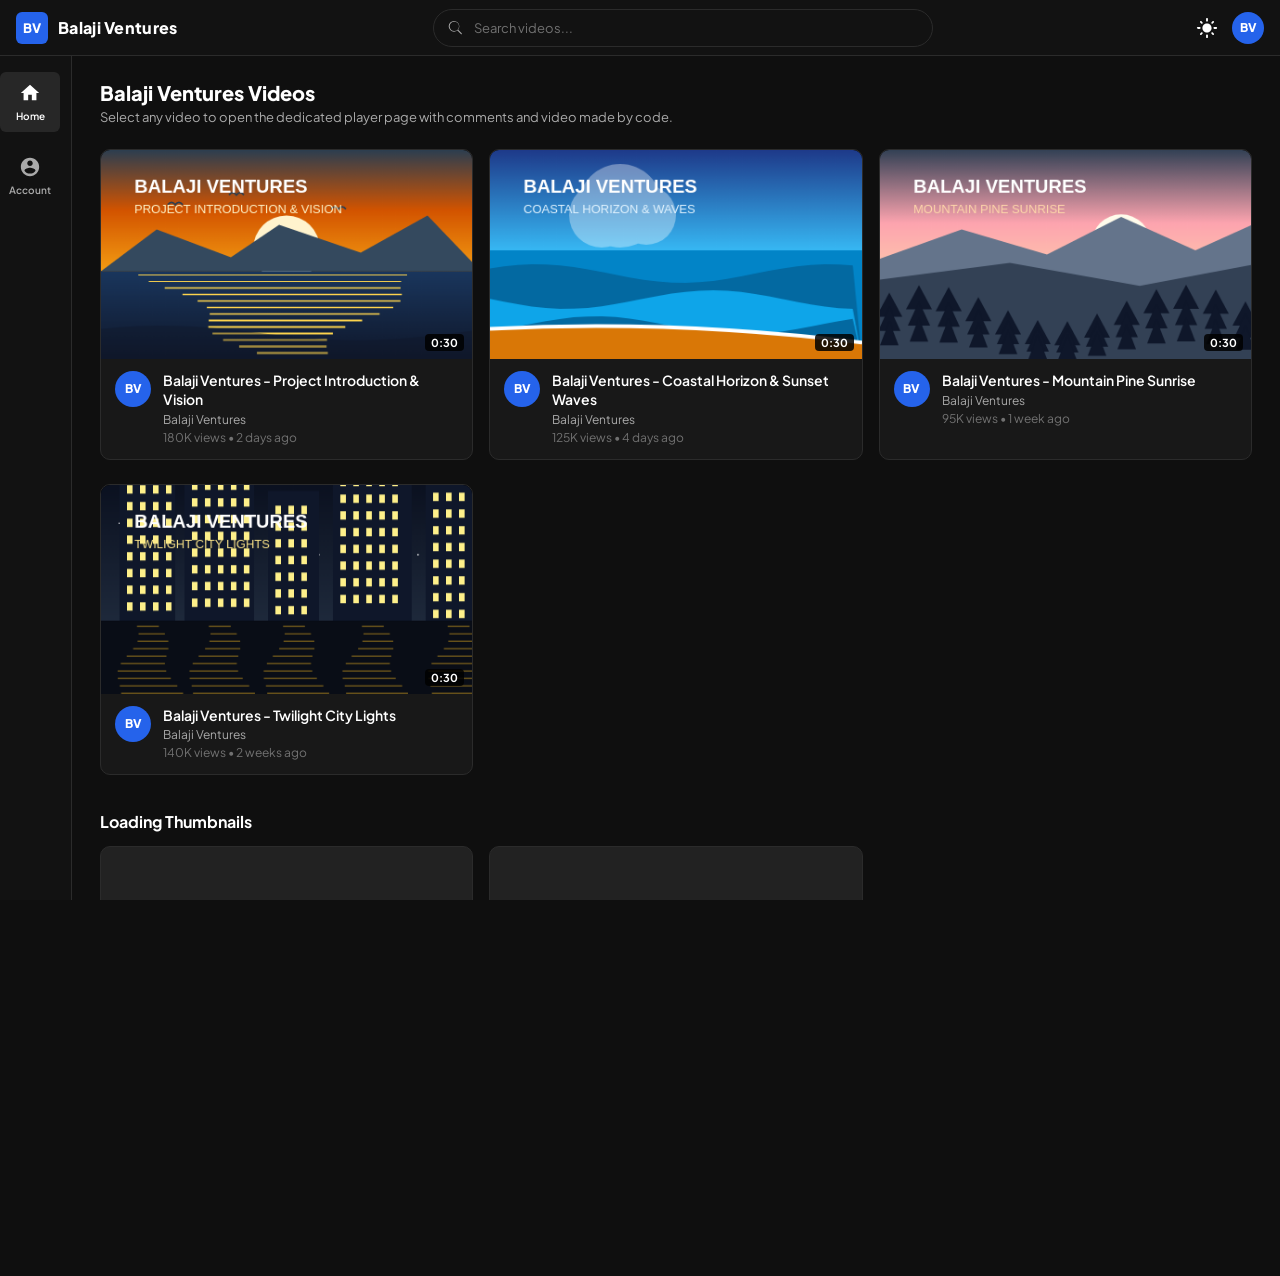
==== demo/index.html @ 2f08c048 "Add files via upload" ====
<!DOCTYPE html>
<html lang="en">
<head>
  <meta charset="UTF-8">
  <meta name="viewport" content="width=device-width, initial-scale=1.0, maximum-scale=1.0, user-scalable=no">
  <title>Balaji Ventures</title>
  <link rel="preconnect" href="https://fonts.googleapis.com">
  <link rel="preconnect" href="https://fonts.gstatic.com" crossorigin>
  <link href="https://fonts.googleapis.com/css2?family=Plus+Jakarta+Sans:wght@400;500;600;700;800&display=swap" rel="stylesheet">
  <link rel="stylesheet" href="style.css">
</head>
<body class="dark-theme">
  <!-- App Root -->
  <div class="app-root">

    <!-- Top Navigation Bar -->
    <header class="app-header" id="appHeader">
      <div class="header-left">
        <a href="#" class="brand-link" id="logoBtn" aria-label="Balaji Ventures Home">
          <div class="brand-badge-icon">BV</div>
          <span class="brand-name">Balaji Ventures</span>
        </a>
      </div>

      <!-- Center Search (Desktop) -->
      <div class="header-center desktop-only">
        <div class="search-box-wrap">
          <svg viewBox="0 0 24 24" class="search-icon"><path d="M20.87 20.17l-5.59-5.59A7.93 7.93 0 0 0 17 9.5a8 8 0 1 0-8 8 7.93 7.93 0 0 0 5.08-1.72l5.59 5.59.2.2.7-.7zM9.5 16.5a7 7 0 1 1 0-14 7 7 0 0 1 0 14z" fill="currentColor"/></svg>
          <input type="text" id="desktopSearchInput" class="search-input" placeholder="Search videos..." autocomplete="off">
          <button class="clear-btn hidden" id="desktopClearSearchBtn" aria-label="Clear search">
            <svg viewBox="0 0 24 24" class="icon-sm"><path d="M19 6.41L17.59 5 12 10.59 6.41 5 5 6.41 10.59 12 5 17.59 6.41 19 12 13.41 17.59 19 19 17.59 13.41 12z" fill="currentColor"/></svg>
          </button>
        </div>
      </div>

      <!-- Right Header Actions -->
      <div class="header-right">
        <!-- Theme Toggle Button (Light / Dark Mode) -->
        <button class="icon-btn theme-toggle-btn" id="themeToggleBtn" aria-label="Toggle Light/Dark Mode" title="Toggle Light/Dark Mode">
          <svg viewBox="0 0 24 24" class="icon" id="themeIconSvg">
            <!-- Sun Icon (shown in dark mode to switch to light) -->
            <path d="M12 7c-2.76 0-5 2.24-5 5s2.24 5 5 5 5-2.24 5-5-2.24-5-5-5zM2 13h2c.55 0 1-.45 1-1s-.45-1-1-1H2c-.55 0-1 .45-1 1s.45 1 1 1zm18 0h2c.55 0 1-.45 1-1s-.45-1-1-1h-2c-.55 0-1 .45-1 1s.45 1 1 1zM11 2v2c0 .55.45 1 1 1s1-.45 1-1V2c0-.55-.45-1-1-1s-1 .45-1 1zm0 18v2c0 .55.45 1 1 1s1-.45 1-1v-2c0-.55-.45-1-1-1s-1 .45-1 1zM5.99 4.58c-.39-.39-1.03-.39-1.41 0s-.39 1.03 0 1.41l1.06 1.06c.39.39 1.03.39 1.41 0s.39-1.03 0-1.41L5.99 4.58zm12.37 12.37c-.39-.39-1.03-.39-1.41 0s-.39 1.03 0 1.41l1.06 1.06c.39.39 1.03.39 1.41 0s.39-1.03 0-1.41l-1.06-1.06zm1.06-10.96c.39-.39.39-1.03 0-1.41s-1.03-.39-1.41 0l-1.06 1.06c-.39.39-.39 1.03 0 1.41s1.03.39 1.41 0l1.06-1.06zM7.05 18.36c.39-.39.39-1.03 0-1.41s-1.03-.39-1.41 0l-1.06 1.06c-.39.39-.39 1.03 0 1.41s1.03.39 1.41 0l1.06-1.06z" fill="currentColor"/>
          </svg>
        </button>

        <!-- Mobile Search Trigger -->
        <button class="icon-btn mobile-only" id="mobileSearchTrigger" aria-label="Search">
          <svg viewBox="0 0 24 24" class="icon"><path d="M20.87 20.17l-5.59-5.59A7.93 7.93 0 0 0 17 9.5a8 8 0 1 0-8 8 7.93 7.93 0 0 0 5.08-1.72l5.59 5.59.2.2.7-.7zM9.5 16.5a7 7 0 1 1 0-14 7 7 0 0 1 0 14z" fill="currentColor"/></svg>
        </button>

        <!-- Account Profile Avatar -->
        <button class="avatar-button" id="accountMenuBtn" aria-label="Account">
          <div class="avatar-circle">BV</div>
        </button>
      </div>
    </header>

    <!-- Mobile Search Bar Overlay -->
    <div class="mobile-search-overlay hidden" id="mobileSearchBar">
      <button class="icon-btn" id="mobileSearchClose" aria-label="Close search">
        <svg viewBox="0 0 24 24" class="icon"><path d="M20 11H7.83l5.59-5.59L12 4l-8 8 8 8 1.41-1.41L7.83 13H20v-2z" fill="currentColor"/></svg>
      </button>
      <input type="text" id="mobileSearchInput" placeholder="Search videos..." autocomplete="off">
    </div>

    <!-- Main Content Shell -->
    <div class="page-shell">

      <!-- Desktop Sidebar Rail -->
      <aside class="sidebar-rail desktop-only" id="sidebarRail">
        <nav class="rail-nav">
          <a href="#" class="rail-item active" id="railHomeBtn" aria-label="Home">
            <svg viewBox="0 0 24 24" class="icon"><path d="M10 20v-6h4v6h5v-8h3L12 3 2 12h3v8z" fill="currentColor"/></svg>
            <span>Home</span>
          </a>
          <button class="rail-item" id="railAccountBtn" aria-label="Account">
            <svg viewBox="0 0 24 24" class="icon"><path d="M12 2C6.48 2 2 6.48 2 12s4.48 10 10 10 10-4.48 10-10S17.52 2 12 2zm0 3c1.66 0 3 1.34 3 3s-1.34 3-3 3-3-1.34-3-3 1.34-3 3-3zm0 14.2c-2.5 0-4.71-1.28-6-3.22.03-1.99 4-3.08 6-3.08 1.99 0 5.97 1.09 6 3.08-1.29 1.94-3.5 3.22-6 3.22z" fill="currentColor"/></svg>
            <span>Account</span>
          </button>
        </nav>
      </aside>

      <!-- VIEW 1: HOME FEED VIEW -->
      <main class="content-view" id="homeView">
        <section class="video-feed-section">
          <div class="feed-header">
            <h1 class="feed-title">Balaji Ventures Videos</h1>
            <p class="feed-subtitle">Select any video to open the dedicated player page with comments and video made by code.</p>
          </div>

          <!-- Video Cards Grid -->
          <div class="video-cards-grid" id="videoCardsGrid">

            <!-- Video Card 0 -->
            <article class="video-card" data-id="0">
              <div class="card-media">
                <canvas class="thumb-canvas" id="thumbCanvas0" width="400" height="225"></canvas>
                <span class="duration-badge">0:30</span>
              </div>
              <div class="card-details">
                <div class="author-avatar">BV</div>
                <div class="card-meta">
                  <h3 class="video-card-title">Balaji Ventures - Project Introduction & Vision</h3>
                  <div class="author-name">Balaji Ventures</div>
                  <div class="video-stats">180K views • 2 days ago</div>
                </div>
              </div>
            </article>

            <!-- Video Card 1 -->
            <article class="video-card" data-id="1">
              <div class="card-media">
                <canvas class="thumb-canvas" id="thumbCanvas1" width="400" height="225"></canvas>
                <span class="duration-badge">0:30</span>
              </div>
              <div class="card-details">
                <div class="author-avatar">BV</div>
                <div class="card-meta">
                  <h3 class="video-card-title">Balaji Ventures - Coastal Horizon & Sunset Waves</h3>
                  <div class="author-name">Balaji Ventures</div>
                  <div class="video-stats">125K views • 4 days ago</div>
                </div>
              </div>
            </article>

            <!-- Video Card 2 -->
            <article class="video-card" data-id="2">
              <div class="card-media">
                <canvas class="thumb-canvas" id="thumbCanvas2" width="400" height="225"></canvas>
                <span class="duration-badge">0:30</span>
              </div>
              <div class="card-details">
                <div class="author-avatar">BV</div>
                <div class="card-meta">
                  <h3 class="video-card-title">Balaji Ventures - Mountain Pine Sunrise</h3>
                  <div class="author-name">Balaji Ventures</div>
                  <div class="video-stats">95K views • 1 week ago</div>
                </div>
              </div>
            </article>

            <!-- Video Card 3 -->
            <article class="video-card" data-id="3">
              <div class="card-media">
                <canvas class="thumb-canvas" id="thumbCanvas3" width="400" height="225"></canvas>
                <span class="duration-badge">0:30</span>
              </div>
              <div class="card-details">
                <div class="author-avatar">BV</div>
                <div class="card-meta">
                  <h3 class="video-card-title">Balaji Ventures - Twilight City Lights</h3>
                  <div class="author-name">Balaji Ventures</div>
                  <div class="video-stats">140K views • 2 weeks ago</div>
                </div>
              </div>
            </article>

          </div>
        </section>

        <!-- Loading Skeletons -->
        <section class="loading-skeletons-section">
          <div class="skeletons-title">Loading Thumbnails</div>
          <div class="skeletons-grid">
            <div class="skeleton-item">
              <div class="skeleton-thumb-placeholder"></div>
              <div class="skeleton-caption">
                <div class="skeleton-circle"></div>
                <div class="skeleton-bars">
                  <div class="skeleton-line w-85"></div>
                  <div class="skeleton-line w-55"></div>
                </div>
              </div>
            </div>
            <div class="skeleton-item">
              <div class="skeleton-thumb-placeholder"></div>
              <div class="skeleton-caption">
                <div class="skeleton-circle"></div>
                <div class="skeleton-bars">
                  <div class="skeleton-line w-85"></div>
                  <div class="skeleton-line w-55"></div>
                </div>
              </div>
            </div>
          </div>
        </section>

        <!-- Site Footer Label -->
        <footer class="site-footer">
          <div class="footer-container">
            <div class="footer-credits">
              <span class="footer-text">Made by <strong>Teemup Technology</strong></span>
              <span class="footer-bullet">•</span>
              <span class="footer-demo-pill">Demo Version</span>
            </div>
            <div class="footer-info">
              <span>Balaji Ventures Video Platform</span>
            </div>
          </div>
        </footer>
      </main>

      <!-- VIEW 2: DEDICATED IMPROVED WATCH PAGE (2-COLUMN THEATER LAYOUT) -->
      <main class="content-view hidden" id="watchView">
        <div class="watch-page-wrapper">

          <!-- Top Back Bar -->
          <div class="watch-top-bar">
            <button class="back-link-btn" id="backToHomeBtn">
              <svg viewBox="0 0 24 24" class="icon"><path d="M20 11H7.83l5.59-5.59L12 4l-8 8 8 8 1.41-1.41L7.83 13H20v-2z" fill="currentColor"/></svg>
              <span>Back to Feed</span>
            </button>
          </div>

          <!-- 2-Column Theater Layout -->
          <div class="watch-columns-layout">

            <!-- LEFT MAIN COLUMN: Video Player + Meta + Description + Comments -->
            <div class="watch-primary-col">

              <!-- Improved Video Player Screen (Natural Code-Generated Video) -->
              <div class="player-viewport" id="playerViewport">
                <canvas id="natureVideoCanvas" width="960" height="540"></canvas>

                <!-- Professional Video Player Controls Bar -->
                <div class="player-controls-bar" id="playerControlsBar">
                  <div class="seek-track" id="videoSeekTrack">
                    <div class="seek-progress" id="videoSeekProgress"></div>
                  </div>
                  <div class="controls-actions">
                    <div class="actions-left">
                      <button class="ctrl-btn" id="codePlayToggle" aria-label="Play/Pause">
                        <svg viewBox="0 0 24 24" class="icon" id="playIconSvg"><path d="M6 19h4V5H6v14zm8-14v14h4V5h-4z" fill="#ffffff"/></svg>
                      </button>
                      <button class="ctrl-btn" id="codeRestartBtn" aria-label="Replay">
                        <svg viewBox="0 0 24 24" class="icon"><path d="M12 5V1L7 6l5 5V7c3.31 0 6 2.69 6 6s-2.69 6-6 6-6-2.69-6-6H4c0 4.42 3.58 8 8 8s8-3.58 8-8-3.58-8-8-8z" fill="#ffffff"/></svg>
                      </button>
                      <button class="ctrl-btn" id="codeMuteBtn" aria-label="Mute/Unmute">
                        <svg viewBox="0 0 24 24" class="icon" id="volumeIconSvg"><path d="M3 9v6h4l5 5V4L7 9H3zm13.5 3c0-1.77-1.02-3.29-2.5-4.03v8.05c1.48-.73 2.5-2.25 2.5-4.02z" fill="#ffffff"/></svg>
                      </button>
                      <span class="time-label" id="videoTimeDisplay">0:00 / 0:30</span>
                    </div>
                    <div class="actions-right">
                      <button class="ctrl-btn" id="codeFullscreenBtn" aria-label="Fullscreen">
                        <svg viewBox="0 0 24 24" class="icon"><path d="M7 14H5v5h5v-2H7v-3zm-2-4h2V7h3V5H5v5zm12 7h-3v2h5v-5h-2v3zM14 5v2h3v3h2V5h-5z" fill="#ffffff"/></svg>
                      </button>
                    </div>
                  </div>
                </div>
              </div>

              <!-- Title & Channel Header Row -->
              <div class="video-info-box">
                <h1 class="watch-video-title" id="watchVideoTitle">Balaji Ventures - Project Introduction & Vision</h1>
                
                <div class="watch-channel-row">
                  <div class="channel-group">
                    <div class="channel-avatar">BV</div>
                    <div class="channel-meta">
                      <div class="channel-title">Balaji Ventures</div>
                      <div class="channel-sub">245K subscribers</div>
                    </div>
                    <button class="subscribe-btn" id="subscribeBtn">Subscribe</button>
                  </div>

                  <div class="video-action-buttons">
                    <button class="action-pill-btn" id="likeBtn">
                      <svg viewBox="0 0 24 24" class="icon-sm"><path d="M1 21h4V9H1v12zm22-11c0-1.1-.9-2-2-2h-6.31l.95-4.57.03-.32c0-.41-.17-.79-.44-1.06L14.17 1 7.59 7.59C7.22 7.95 7 8.45 7 9v10c0 1.1.9 2 2 2h9c.83 0 1.54-.5 1.84-1.22l3.02-7.05c.09-.23.14-.47.14-.73v-2z" fill="currentColor"/></svg>
                      <span id="likeCountText">14K</span>
                    </button>
                    <button class="action-pill-btn" id="shareBtn">
                      <svg viewBox="0 0 24 24" class="icon-sm"><path d="M18 16.08c-.76 0-1.44.3-1.96.77L8.91 12.7c.05-.23.09-.46.09-.7s-.04-.47-.09-.7l7.05-4.11c.54.5 1.25.81 2.04.81 1.66 0 3-1.34 3-3s-1.34-3-3-3-3 1.34-3 3c0 .24.04.47.09.7L8.04 9.81C7.5 9.31 6.79 9 6 9c-1.66 0-3 1.34-3 3s1.34 3 3 3c.79 0 1.5-.31 2.04-.81l7.12 4.16c-.05.21-.08.43-.08.65 0 1.61 1.31 2.92 2.92 2.92s2.92-1.31 2.92-2.92c0-1.61-1.31-2.92-2.92-2.92z" fill="currentColor"/></svg>
                      <span>Share</span>
                    </button>
                  </div>
                </div>

                <!-- Description Card -->
                <div class="video-description-card">
                  <div class="views-date-row" id="watchVideoStats">180K views • 2 days ago</div>
                  <p class="description-text" id="watchVideoDesc">
                    Welcome to Balaji Ventures. This video is generated live by code on HTML5 canvas with natural color harmonies, smooth frame pacing, and responsive motion graphics.
                  </p>
                </div>
              </div>

              <!-- COMMENTS SECTION -->
              <section class="comments-section" id="commentsSection">
                <div class="comments-header">
                  <h2 class="comments-count" id="commentsCountHeader">3 Comments</h2>
                </div>

                <!-- Add Comment Form -->
                <div class="add-comment-box">
                  <div class="user-avatar-sm">BV</div>
                  <div class="add-comment-field">
                    <input type="text" id="newCommentInput" placeholder="Add a comment..." autocomplete="off">
                    <div class="comment-actions-row hidden" id="commentActionsRow">
                      <button class="comment-cancel-btn" id="cancelCommentBtn">Cancel</button>
                      <button class="comment-submit-btn" id="submitCommentBtn">Comment</button>
                    </div>
                  </div>
                </div>

                <!-- Comments List -->
                <div class="comments-list" id="commentsList">
                  <!-- Comment 1 -->
                  <div class="comment-item">
                    <div class="comment-avatar">AV</div>
                    <div class="comment-body">
                      <div class="comment-author-row">
                        <span class="comment-author">Arjun Verma</span>
                        <span class="comment-time">1 day ago</span>
                      </div>
                      <div class="comment-content">
                        The natural lighting and smooth motion on this video are fantastic. Balaji Ventures has built an incredible video platform here!
                      </div>
                      <div class="comment-actions">
                        <button class="comment-like-btn" data-liked="false">
                          <svg viewBox="0 0 24 24" class="icon-xs"><path d="M1 21h4V9H1v12zm22-11c0-1.1-.9-2-2-2h-6.31l.95-4.57.03-.32c0-.41-.17-.79-.44-1.06L14.17 1 7.59 7.59C7.22 7.95 7 8.45 7 9v10c0 1.1.9 2 2 2h9c.83 0 1.54-.5 1.84-1.22l3.02-7.05c.09-.23.14-.47.14-.73v-2z" fill="currentColor"/></svg>
                          <span class="like-num">42</span>
                        </button>
                        <button class="reply-text-btn">Reply</button>
                      </div>
                    </div>
                  </div>

                  <!-- Comment 2 -->
                  <div class="comment-item">
                    <div class="comment-avatar">PR</div>
                    <div class="comment-body">
                      <div class="comment-author-row">
                        <span class="comment-author">Priya Rao</span>
                        <span class="comment-time">2 days ago</span>
                      </div>
                      <div class="comment-content">
                        Love how clean the video player is. The timeline scrubbing feels so responsive, and no lag whatsoever.
                      </div>
                      <div class="comment-actions">
                        <button class="comment-like-btn" data-liked="false">
                          <svg viewBox="0 0 24 24" class="icon-xs"><path d="M1 21h4V9H1v12zm22-11c0-1.1-.9-2-2-2h-6.31l.95-4.57.03-.32c0-.41-.17-.79-.44-1.06L14.17 1 7.59 7.59C7.22 7.95 7 8.45 7 9v10c0 1.1.9 2 2 2h9c.83 0 1.54-.5 1.84-1.22l3.02-7.05c.09-.23.14-.47.14-.73v-2z" fill="currentColor"/></svg>
                          <span class="like-num">19</span>
                        </button>
                        <button class="reply-text-btn">Reply</button>
                      </div>
                    </div>
                  </div>

                  <!-- Comment 3 -->
                  <div class="comment-item">
                    <div class="comment-avatar">RK</div>
                    <div class="comment-body">
                      <div class="comment-author-row">
                        <span class="comment-author">Rohan Kumar</span>
                        <span class="comment-time">3 days ago</span>
                      </div>
                      <div class="comment-content">
                        Great work by Balaji Ventures! Solid presentation and the layout is easy to navigate on both mobile and laptop.
                      </div>
                      <div class="comment-actions">
                        <button class="comment-like-btn" data-liked="false">
                          <svg viewBox="0 0 24 24" class="icon-xs"><path d="M1 21h4V9H1v12zm22-11c0-1.1-.9-2-2-2h-6.31l.95-4.57.03-.32c0-.41-.17-.79-.44-1.06L14.17 1 7.59 7.59C7.22 7.95 7 8.45 7 9v10c0 1.1.9 2 2 2h9c.83 0 1.54-.5 1.84-1.22l3.02-7.05c.09-.23.14-.47.14-.73v-2z" fill="currentColor"/></svg>
                          <span class="like-num">8</span>
                        </button>
                        <button class="reply-text-btn">Reply</button>
                      </div>
                    </div>
                  </div>
                </div>
              </section>

            </div>

            <!-- RIGHT SIDEBAR COLUMN: Recommended Videos List -->
            <aside class="watch-secondary-col">
              <h2 class="sidebar-heading">More from Balaji Ventures</h2>
              <div class="recommended-videos-list" id="recommendedVideosList"></div>
            </aside>

          </div>

          <!-- Site Footer Label -->
          <footer class="site-footer">
            <div class="footer-container">
              <div class="footer-credits">
                <span class="footer-text">Made by <strong>Teemup Technology</strong></span>
                <span class="footer-bullet">•</span>
                <span class="footer-demo-pill">Demo Version</span>
              </div>
              <div class="footer-info">
                <span>Balaji Ventures Video Platform</span>
              </div>
            </div>
          </footer>
        </div>
      </main>

    </div>

    <!-- Mobile Bottom Navigation Bar (Home, Search, Account) -->
    <nav class="mobile-bottom-bar mobile-only" id="mobileBottomBar">
      <button class="mobile-tab-btn active" id="mobTabHome">
        <svg viewBox="0 0 24 24" class="icon"><path d="M10 20v-6h4v6h5v-8h3L12 3 2 12h3v8z" fill="currentColor"/></svg>
        <span>Home</span>
      </button>

      <button class="mobile-tab-btn" id="mobTabSearch">
        <svg viewBox="0 0 24 24" class="icon"><path d="M20.87 20.17l-5.59-5.59A7.93 7.93 0 0 0 17 9.5a8 8 0 1 0-8 8 7.93 7.93 0 0 0 5.08-1.72l5.59 5.59.2.2.7-.7zM9.5 16.5a7 7 0 1 1 0-14 7 7 0 0 1 0 14z" fill="currentColor"/></svg>
        <span>Search</span>
      </button>

      <button class="mobile-tab-btn" id="mobTabAccount">
        <div class="mob-avatar">BV</div>
        <span>Account</span>
      </button>
    </nav>

    <!-- Account Menu Flyout -->
    <div class="account-flyout hidden" id="accountMenu">
      <div class="account-user-row">
        <div class="avatar-circle">BV</div>
        <div class="account-user-meta">
          <div class="user-name">Balaji Ventures</div>
          <div class="user-handle">@balajiventures</div>
        </div>
      </div>
      <div class="menu-divider"></div>
      <button class="account-item-btn" id="menuThemeToggleBtn">
        <span>Appearance: </span>
        <strong id="menuThemeText">Dark Mode</strong>
      </button>
      <button class="account-item-btn" id="accSettingsBtn">Settings</button>
      <button class="account-item-btn" id="accSignOutBtn">Sign Out</button>
    </div>

    <!-- Toast Notice -->
    <div class="toast-popup hidden" id="toastPopup">
      <span id="toastText">Action completed</span>
    </div>

  </div>

  <script src="app.js"></script>
</body>
</html>
---- demo/style.css ----
/* ==========================================================================
   Balaji Ventures - Professional Video Platform Stylesheet
   Dark Mode & Light Mode Theme Support
   Solid Colors Only, YouTube-Caliber 2-Column Watch Layout,
   Full Interactive Comments Section, Responsive for Laptop & Mobile
   ========================================================================== */

/* Dark Theme Variables (Default) */
:root, body.dark-theme {
  --bg-main: #0f0f0f;
  --bg-header: #121212;
  --bg-surface: #1f1f1f;
  --bg-surface-hover: #272727;
  --bg-card: #181818;
  --border-subtle: #2b2b2b;
  --text-primary: #ffffff;
  --text-secondary: #aaaaaa;
  --text-muted: #717171;
  --accent-blue: #2563eb;
  --subscribe-bg: #ffffff;
  --subscribe-color: #0f0f0f;
  --desc-bg: #222222;
  --pill-bg: #272727;
  --pill-hover: #383838;
  --input-bg: #121212;
  --comment-avatar-bg: #333333;
  --skeleton-bg: #222222;
  --header-height: 56px;
  --rail-width: 72px;
  --bottom-bar-height: 52px;
  --font-family: 'Plus Jakarta Sans', -apple-system, BlinkMacSystemFont, 'Segoe UI', Roboto, sans-serif;
  --radius-sm: 6px;
  --radius-md: 10px;
  --radius-lg: 12px;
  --radius-full: 9999px;
}

/* Light Theme Variables */
body.light-theme {
  --bg-main: #f9fafb;
  --bg-header: #ffffff;
  --bg-surface: #ffffff;
  --bg-surface-hover: #f1f5f9;
  --bg-card: #ffffff;
  --border-subtle: #e2e8f0;
  --text-primary: #0f172a;
  --text-secondary: #64748b;
  --text-muted: #94a3b8;
  --accent-blue: #2563eb;
  --subscribe-bg: #0f172a;
  --subscribe-color: #ffffff;
  --desc-bg: #f1f5f9;
  --pill-bg: #f1f5f9;
  --pill-hover: #e2e8f0;
  --input-bg: #f8fafc;
  --comment-avatar-bg: #e2e8f0;
  --skeleton-bg: #e2e8f0;
}

* {
  box-sizing: border-box;
  margin: 0;
  padding: 0;
  -webkit-tap-highlight-color: transparent;
  transition: background-color 0.2s ease, border-color 0.2s ease, color 0.15s ease;
}

html, body {
  width: 100%;
  height: 100%;
  background-color: var(--bg-main);
  color: var(--text-primary);
  font-family: var(--font-family);
  overflow-x: hidden;
  font-size: 14px;
}

button {
  background: none;
  border: none;
  cursor: pointer;
  color: inherit;
  font-family: inherit;
}

input {
  font-family: inherit;
}

a {
  text-decoration: none;
  color: inherit;
}

.hidden {
  display: none !important;
}

/* ==========================================================================
   Icons & Standard Utilities
   ========================================================================== */
.icon {
  width: 22px;
  height: 22px;
  display: inline-block;
  vertical-align: middle;
  fill: currentColor;
}

.icon-sm {
  width: 17px;
  height: 17px;
  fill: currentColor;
}

.icon-xs {
  width: 14px;
  height: 14px;
  fill: currentColor;
}

.icon-btn {
  display: flex;
  align-items: center;
  justify-content: center;
  width: 38px;
  height: 38px;
  border-radius: 50%;
  color: var(--text-secondary);
}

.icon-btn:hover {
  background-color: var(--bg-surface-hover);
  color: var(--text-primary);
}

.theme-toggle-btn {
  color: var(--text-primary);
}

.theme-toggle-btn:hover {
  color: var(--accent-blue);
}

/* ==========================================================================
   Header (Top Navigation)
   ========================================================================== */
.app-header {
  position: fixed;
  top: 0;
  left: 0;
  right: 0;
  height: var(--header-height);
  background-color: var(--bg-header);
  border-bottom: 1px solid var(--border-subtle);
  display: flex;
  align-items: center;
  justify-content: space-between;
  padding: 0 16px;
  z-index: 100;
}

.header-left {
  display: flex;
  align-items: center;
}

.brand-link {
  display: flex;
  align-items: center;
  gap: 10px;
}

.brand-badge-icon {
  width: 32px;
  height: 32px;
  background-color: var(--accent-blue);
  color: #ffffff;
  font-size: 13px;
  font-weight: 800;
  display: flex;
  align-items: center;
  justify-content: center;
  border-radius: 6px;
}

.brand-name {
  font-size: 16px;
  font-weight: 800;
  color: var(--text-primary);
  letter-spacing: 0.3px;
}

/* Center Search (Desktop) */
.header-center {
  flex: 0 1 500px;
  margin: 0 20px;
}

.search-box-wrap {
  position: relative;
  display: flex;
  align-items: center;
  width: 100%;
  background-color: var(--input-bg);
  border: 1px solid var(--border-subtle);
  border-radius: var(--radius-full);
  height: 38px;
  padding: 0 14px;
  gap: 10px;
}

.search-box-wrap:focus-within {
  border-color: var(--accent-blue);
}

.search-icon {
  width: 16px;
  height: 16px;
  color: var(--text-secondary);
  flex-shrink: 0;
}

.search-input {
  width: 100%;
  background: transparent;
  border: none;
  outline: none;
  color: var(--text-primary);
  font-size: 13px;
}

.search-input::placeholder {
  color: var(--text-muted);
}

.clear-btn {
  display: flex;
  align-items: center;
  justify-content: center;
  color: var(--text-secondary);
  padding: 2px;
}

/* Header Right */
.header-right {
  display: flex;
  align-items: center;
  gap: 6px;
}

.avatar-button {
  width: 32px;
  height: 32px;
  border-radius: 50%;
  display: flex;
  align-items: center;
  justify-content: center;
  cursor: pointer;
}

.avatar-circle {
  width: 100%;
  height: 100%;
  border-radius: 50%;
  background-color: var(--accent-blue);
  color: #ffffff;
  font-size: 12px;
  font-weight: 800;
  display: flex;
  align-items: center;
  justify-content: center;
}

/* Mobile Search Overlay */
.mobile-search-overlay {
  position: fixed;
  top: 0;
  left: 0;
  right: 0;
  height: var(--header-height);
  background-color: var(--bg-header);
  border-bottom: 1px solid var(--border-subtle);
  display: flex;
  align-items: center;
  padding: 0 12px;
  gap: 10px;
  z-index: 200;
}

.mobile-search-overlay input {
  flex: 1;
  height: 36px;
  background-color: var(--input-bg);
  border: 1px solid var(--border-subtle);
  border-radius: var(--radius-full);
  padding: 0 14px;
  color: var(--text-primary);
  font-size: 14px;
  outline: none;
}

/* ==========================================================================
   Main Page Shell & Desktop Sidebar Rail
   ========================================================================== */
.page-shell {
  display: flex;
  margin-top: var(--header-height);
  min-height: calc(100vh - var(--header-height));
}

.sidebar-rail {
  width: var(--rail-width);
  position: fixed;
  top: var(--header-height);
  left: 0;
  bottom: 0;
  background-color: var(--bg-header);
  border-right: 1px solid var(--border-subtle);
  padding: 16px 0;
  z-index: 90;
}

.rail-nav {
  display: flex;
  flex-direction: column;
  align-items: center;
  gap: 14px;
}

.rail-item {
  display: flex;
  flex-direction: column;
  align-items: center;
  gap: 6px;
  width: 60px;
  padding: 10px 0;
  border-radius: var(--radius-sm);
  color: var(--text-secondary);
  font-size: 10px;
  font-weight: 600;
  transition: all 0.15s ease;
}

.rail-item:hover {
  background-color: var(--bg-surface-hover);
  color: var(--text-primary);
}

.rail-item.active {
  color: var(--text-primary);
  background-color: var(--bg-surface-hover);
}

/* ==========================================================================
   Content View
   ========================================================================== */
.content-view {
  flex: 1;
  margin-left: var(--rail-width);
  padding: 24px 28px 48px;
  min-width: 0;
}

.feed-header {
  margin-bottom: 24px;
}

.feed-title {
  font-size: 20px;
  font-weight: 800;
  color: var(--text-primary);
  margin-bottom: 4px;
}

.feed-subtitle {
  font-size: 13px;
  color: var(--text-secondary);
}

/* ==========================================================================
   Video Feed Cards Grid
   ========================================================================== */
.video-cards-grid {
  display: grid;
  grid-template-columns: repeat(auto-fill, minmax(280px, 1fr));
  gap: 24px 16px;
  margin-bottom: 36px;
}

.video-card {
  display: flex;
  flex-direction: column;
  background-color: var(--bg-card);
  border: 1px solid var(--border-subtle);
  border-radius: var(--radius-md);
  overflow: hidden;
  cursor: pointer;
  transition: border-color 0.15s ease, transform 0.15s ease, box-shadow 0.15s ease;
}

.video-card:hover {
  border-color: var(--accent-blue);
  transform: translateY(-2px);
  box-shadow: 0 6px 18px rgba(0, 0, 0, 0.08);
}

.card-media {
  width: 100%;
  aspect-ratio: 16 / 9;
  position: relative;
  background-color: #000000;
}

.thumb-canvas {
  width: 100%;
  height: 100%;
  display: block;
}

.duration-badge {
  position: absolute;
  bottom: 8px;
  right: 8px;
  background-color: rgba(0, 0, 0, 0.85);
  color: #ffffff;
  font-size: 11px;
  font-weight: 700;
  padding: 2px 6px;
  border-radius: 4px;
}

.card-details {
  padding: 12px 14px 14px;
  display: flex;
  gap: 12px;
  align-items: flex-start;
}

.author-avatar {
  width: 36px;
  height: 36px;
  border-radius: 50%;
  background-color: var(--accent-blue);
  color: #ffffff;
  font-size: 12px;
  font-weight: 800;
  display: flex;
  align-items: center;
  justify-content: center;
  flex-shrink: 0;
}

.card-meta {
  flex: 1;
  display: flex;
  flex-direction: column;
  gap: 3px;
}

.video-card-title {
  font-size: 14px;
  font-weight: 600;
  color: var(--text-primary);
  line-height: 1.35;
  display: -webkit-box;
  -webkit-line-clamp: 2;
  -webkit-box-orient: vertical;
  overflow: hidden;
}

.author-name {
  font-size: 12px;
  color: var(--text-secondary);
}

.video-stats {
  font-size: 12px;
  color: var(--text-muted);
}

/* ==========================================================================
   Loading Skeletons (Solid Pulse)
   ========================================================================== */
.loading-skeletons-section {
  margin-top: 10px;
}

.skeletons-title {
  font-size: 16px;
  font-weight: 700;
  color: var(--text-primary);
  margin-bottom: 14px;
}

.skeletons-grid {
  display: grid;
  grid-template-columns: repeat(auto-fill, minmax(280px, 1fr));
  gap: 20px 16px;
}

@keyframes solidPulse {
  0%, 100% { opacity: 0.45; }
  50% { opacity: 0.9; }
}

.skeleton-item {
  display: flex;
  flex-direction: column;
  gap: 10px;
  animation: solidPulse 1.6s infinite ease-in-out;
}

.skeleton-thumb-placeholder {
  width: 100%;
  aspect-ratio: 16 / 9;
  background-color: var(--skeleton-bg);
  border-radius: var(--radius-md);
  border: 1px solid var(--border-subtle);
}

.skeleton-caption {
  display: flex;
  gap: 10px;
}

.skeleton-circle {
  width: 34px;
  height: 34px;
  border-radius: 50%;
  background-color: var(--skeleton-bg);
  flex-shrink: 0;
}

.skeleton-bars {
  flex: 1;
  display: flex;
  flex-direction: column;
  gap: 6px;
}

.skeleton-line {
  height: 12px;
  background-color: var(--skeleton-bg);
  border-radius: 3px;
}

.skeleton-line.w-85 { width: 85%; }
.skeleton-line.w-55 { width: 55%; }

/* ==========================================================================
   VIEW 2: IMPROVED WATCH PAGE (2-COLUMN THEATER LAYOUT)
   ========================================================================== */
.watch-page-wrapper {
  max-width: 1280px;
  margin: 0 auto;
}

.watch-top-bar {
  display: flex;
  align-items: center;
  margin-bottom: 16px;
}

.back-link-btn {
  display: flex;
  align-items: center;
  gap: 8px;
  background-color: var(--bg-card);
  border: 1px solid var(--border-subtle);
  padding: 8px 14px;
  border-radius: var(--radius-sm);
  color: var(--text-primary);
  font-size: 13px;
  font-weight: 600;
}

.back-link-btn:hover {
  background-color: var(--bg-surface-hover);
  border-color: var(--accent-blue);
}

/* 2-Column Grid Layout */
.watch-columns-layout {
  display: grid;
  grid-template-columns: minmax(0, 1fr) 380px;
  gap: 24px;
  align-items: start;
}

.watch-primary-col {
  display: flex;
  flex-direction: column;
  gap: 16px;
  min-width: 0;
}

.watch-secondary-col {
  display: flex;
  flex-direction: column;
  gap: 14px;
  min-width: 0;
}

/* Video Player Viewport */
.player-viewport {
  width: 100%;
  aspect-ratio: 16 / 9;
  position: relative;
  background-color: #000000;
  border: 1px solid var(--border-subtle);
  border-radius: var(--radius-lg);
  overflow: hidden;
}

#natureVideoCanvas {
  width: 100%;
  height: 100%;
  display: block;
}

/* Player Controls Bar */
.player-controls-bar {
  position: absolute;
  bottom: 0;
  left: 0;
  right: 0;
  background-color: rgba(18, 18, 18, 0.95);
  border-top: 1px solid #333333;
  padding: 6px 14px 8px;
  display: flex;
  flex-direction: column;
  gap: 6px;
}

.seek-track {
  width: 100%;
  height: 4px;
  background-color: #383838;
  border-radius: 2px;
  position: relative;
  cursor: pointer;
}

.seek-progress {
  width: 0%;
  height: 100%;
  background-color: var(--accent-blue);
  border-radius: 2px;
}

.controls-actions {
  display: flex;
  align-items: center;
  justify-content: space-between;
}

.actions-left, .actions-right {
  display: flex;
  align-items: center;
  gap: 12px;
}

.ctrl-btn {
  display: flex;
  align-items: center;
  justify-content: center;
  color: #ffffff;
  padding: 2px;
}

.ctrl-btn:hover {
  color: var(--accent-blue);
}

.time-label {
  font-size: 12px;
  color: #cccccc;
  font-variant-numeric: tabular-nums;
  font-weight: 500;
}

/* ==========================================================================
   Video Info & Channel Header
   ========================================================================== */
.video-info-box {
  display: flex;
  flex-direction: column;
  gap: 12px;
}

.watch-video-title {
  font-size: 20px;
  font-weight: 800;
  color: var(--text-primary);
  line-height: 1.35;
}

.watch-channel-row {
  display: flex;
  align-items: center;
  justify-content: space-between;
  flex-wrap: wrap;
  gap: 14px;
}

.channel-group {
  display: flex;
  align-items: center;
  gap: 12px;
}

.channel-avatar {
  width: 42px;
  height: 42px;
  border-radius: 50%;
  background-color: var(--accent-blue);
  color: #ffffff;
  font-size: 14px;
  font-weight: 800;
  display: flex;
  align-items: center;
  justify-content: center;
}

.channel-meta {
  display: flex;
  flex-direction: column;
}

.channel-title {
  font-size: 15px;
  font-weight: 700;
  color: var(--text-primary);
}

.channel-sub {
  font-size: 12px;
  color: var(--text-secondary);
}

.subscribe-btn {
  background-color: var(--subscribe-bg);
  color: var(--subscribe-color);
  font-size: 13px;
  font-weight: 700;
  padding: 8px 16px;
  border-radius: var(--radius-full);
  margin-left: 10px;
  transition: opacity 0.15s ease;
}

.subscribe-btn:hover {
  opacity: 0.88;
}

.subscribe-btn.subscribed {
  background-color: var(--pill-bg);
  color: var(--text-primary);
}

.video-action-buttons {
  display: flex;
  align-items: center;
  gap: 8px;
}

.action-pill-btn {
  display: inline-flex;
  align-items: center;
  gap: 6px;
  background-color: var(--pill-bg);
  color: var(--text-primary);
  font-size: 13px;
  font-weight: 600;
  padding: 8px 14px;
  border-radius: var(--radius-full);
  transition: background-color 0.15s ease;
}

.action-pill-btn:hover {
  background-color: var(--pill-hover);
}

.action-pill-btn.liked {
  color: var(--accent-blue);
}

/* Video Description Card */
.video-description-card {
  background-color: var(--desc-bg);
  border-radius: var(--radius-md);
  padding: 14px 16px;
  display: flex;
  flex-direction: column;
  gap: 6px;
}

.views-date-row {
  font-size: 13px;
  font-weight: 700;
  color: var(--text-primary);
}

.description-text {
  font-size: 13px;
  color: var(--text-primary);
  line-height: 1.55;
}

/* ==========================================================================
   FULL INTERACTIVE COMMENTS SECTION
   ========================================================================== */
.comments-section {
  margin-top: 14px;
  display: flex;
  flex-direction: column;
  gap: 20px;
}

.comments-header {
  display: flex;
  align-items: center;
  gap: 16px;
}

.comments-count {
  font-size: 18px;
  font-weight: 800;
  color: var(--text-primary);
}

/* Add Comment Box */
.add-comment-box {
  display: flex;
  gap: 14px;
  align-items: flex-start;
}

.user-avatar-sm {
  width: 36px;
  height: 36px;
  border-radius: 50%;
  background-color: var(--accent-blue);
  color: #ffffff;
  font-size: 12px;
  font-weight: 800;
  display: flex;
  align-items: center;
  justify-content: center;
  flex-shrink: 0;
}

.add-comment-field {
  flex: 1;
  display: flex;
  flex-direction: column;
  gap: 8px;
}

.add-comment-field input {
  width: 100%;
  background: transparent;
  border: none;
  border-bottom: 1px solid var(--border-subtle);
  padding: 8px 0;
  color: var(--text-primary);
  font-size: 14px;
  outline: none;
  transition: border-color 0.2s ease;
}

.add-comment-field input:focus {
  border-bottom-color: var(--accent-blue);
}

.comment-actions-row {
  display: flex;
  justify-content: flex-end;
  gap: 10px;
}

.comment-cancel-btn {
  font-size: 13px;
  font-weight: 600;
  color: var(--text-secondary);
  padding: 6px 12px;
  border-radius: var(--radius-full);
}

.comment-cancel-btn:hover {
  background-color: var(--bg-surface-hover);
  color: var(--text-primary);
}

.comment-submit-btn {
  background-color: var(--accent-blue);
  color: #ffffff;
  font-size: 13px;
  font-weight: 600;
  padding: 6px 14px;
  border-radius: var(--radius-full);
}

.comment-submit-btn:hover {
  opacity: 0.9;
}

/* Comments List */
.comments-list {
  display: flex;
  flex-direction: column;
  gap: 18px;
}

.comment-item {
  display: flex;
  gap: 14px;
  align-items: flex-start;
}

.comment-avatar {
  width: 36px;
  height: 36px;
  border-radius: 50%;
  background-color: var(--comment-avatar-bg);
  color: var(--text-primary);
  font-size: 12px;
  font-weight: 700;
  display: flex;
  align-items: center;
  justify-content: center;
  flex-shrink: 0;
}

.comment-body {
  flex: 1;
  display: flex;
  flex-direction: column;
  gap: 4px;
}

.comment-author-row {
  display: flex;
  align-items: center;
  gap: 8px;
}

.comment-author {
  font-size: 13px;
  font-weight: 700;
  color: var(--text-primary);
}

.comment-time {
  font-size: 12px;
  color: var(--text-muted);
}

.comment-content {
  font-size: 13px;
  color: var(--text-primary);
  line-height: 1.45;
}

.comment-actions {
  display: flex;
  align-items: center;
  gap: 16px;
  margin-top: 4px;
}

.comment-like-btn {
  display: inline-flex;
  align-items: center;
  gap: 6px;
  color: var(--text-secondary);
  font-size: 12px;
  font-weight: 600;
}

.comment-like-btn:hover {
  color: var(--text-primary);
}

.comment-like-btn.liked {
  color: var(--accent-blue);
}

.reply-text-btn {
  font-size: 12px;
  font-weight: 600;
  color: var(--text-secondary);
}

.reply-text-btn:hover {
  color: var(--text-primary);
}

/* ==========================================================================
   RECOMMENDED VIDEOS SIDEBAR (Right Column)
   ========================================================================== */
.sidebar-heading {
  font-size: 16px;
  font-weight: 700;
  color: var(--text-primary);
  margin-bottom: 12px;
}

.recommended-videos-list {
  display: flex;
  flex-direction: column;
  gap: 12px;
}

.recommended-card {
  display: flex;
  gap: 10px;
  background-color: var(--bg-card);
  border: 1px solid var(--border-subtle);
  border-radius: var(--radius-sm);
  padding: 8px;
  cursor: pointer;
  transition: border-color 0.15s ease, box-shadow 0.15s ease;
}

.recommended-card:hover {
  border-color: var(--accent-blue);
  box-shadow: 0 4px 12px rgba(0, 0, 0, 0.06);
}

.rec-thumb {
  width: 140px;
  aspect-ratio: 16 / 9;
  background-color: #000000;
  border-radius: 4px;
  overflow: hidden;
  flex-shrink: 0;
  position: relative;
}

.rec-thumb canvas {
  width: 100%;
  height: 100%;
  display: block;
}

.rec-duration {
  position: absolute;
  bottom: 4px;
  right: 4px;
  background-color: rgba(0, 0, 0, 0.85);
  color: #ffffff;
  font-size: 10px;
  font-weight: 700;
  padding: 1px 4px;
  border-radius: 3px;
}

.rec-info {
  flex: 1;
  display: flex;
  flex-direction: column;
  gap: 3px;
  justify-content: center;
  min-width: 0;
}

.rec-title {
  font-size: 13px;
  font-weight: 600;
  color: var(--text-primary);
  line-height: 1.35;
  display: -webkit-box;
  -webkit-line-clamp: 2;
  -webkit-box-orient: vertical;
  overflow: hidden;
}

.rec-channel {
  font-size: 12px;
  color: var(--text-secondary);
}

.rec-stats {
  font-size: 11px;
  color: var(--text-muted);
}

/* ==========================================================================
   Mobile Bottom Navigation Bar
   ========================================================================== */
.mobile-bottom-bar {
  position: fixed;
  bottom: 0;
  left: 0;
  right: 0;
  height: var(--bottom-bar-height);
  background-color: var(--bg-header);
  border-top: 1px solid var(--border-subtle);
  display: flex;
  align-items: center;
  justify-content: space-around;
  z-index: 150;
  padding-bottom: env(safe-area-inset-bottom);
}

.mobile-tab-btn {
  display: flex;
  flex-direction: column;
  align-items: center;
  justify-content: center;
  gap: 3px;
  flex: 1;
  height: 100%;
  color: var(--text-secondary);
}

.mobile-tab-btn.active {
  color: var(--accent-blue);
}

.mobile-tab-btn span {
  font-size: 10px;
  font-weight: 600;
}

.mob-avatar {
  width: 22px;
  height: 22px;
  border-radius: 50%;
  background-color: var(--accent-blue);
  color: #ffffff;
  font-size: 10px;
  font-weight: 800;
  display: flex;
  align-items: center;
  justify-content: center;
}

/* ==========================================================================
   Account Flyout Menu
   ========================================================================== */
.account-flyout {
  position: fixed;
  top: 54px;
  right: 16px;
  width: 220px;
  background-color: var(--bg-card);
  border: 1px solid var(--border-subtle);
  border-radius: var(--radius-sm);
  padding: 10px 0;
  z-index: 250;
  box-shadow: 0 8px 24px rgba(0, 0, 0, 0.25);
}

.account-user-row {
  display: flex;
  align-items: center;
  gap: 10px;
  padding: 8px 14px 10px;
}

.user-name {
  font-size: 14px;
  font-weight: 700;
  color: var(--text-primary);
}

.user-handle {
  font-size: 12px;
  color: var(--text-secondary);
}

.menu-divider {
  height: 1px;
  background-color: var(--border-subtle);
  margin: 6px 0;
}

.account-item-btn {
  padding: 9px 14px;
  text-align: left;
  font-size: 13px;
  color: var(--text-primary);
  width: 100%;
  display: flex;
  align-items: center;
  justify-content: space-between;
}

.account-item-btn:hover {
  background-color: var(--bg-surface-hover);
}

/* ==========================================================================
   Toast Notice
   ========================================================================== */
.toast-popup {
  position: fixed;
  bottom: 68px;
  left: 50%;
  transform: translateX(-50%);
  background-color: var(--bg-header);
  border: 1px solid var(--border-subtle);
  color: var(--text-primary);
  padding: 8px 18px;
  border-radius: var(--radius-full);
  font-size: 13px;
  font-weight: 600;
  z-index: 500;
  box-shadow: 0 4px 16px rgba(0, 0, 0, 0.2);
}

/* ==========================================================================
   Site Footer Label (Made by Teemup Technology, Demo Version)
   ========================================================================== */
.site-footer {
  margin-top: 54px;
  padding-top: 24px;
  padding-bottom: 28px;
  border-top: 1px solid var(--border-subtle);
}

.footer-container {
  display: flex;
  align-items: center;
  justify-content: space-between;
  flex-wrap: wrap;
  gap: 12px;
}

.footer-credits {
  display: flex;
  align-items: center;
  gap: 10px;
  font-size: 13px;
  color: var(--text-secondary);
}

.footer-text strong {
  color: var(--text-primary);
  font-weight: 700;
}

.footer-bullet {
  color: var(--text-muted);
}

.footer-demo-pill {
  display: inline-block;
  font-size: 11px;
  font-weight: 700;
  background-color: var(--pill-bg);
  color: var(--accent-blue);
  border: 1px solid var(--border-subtle);
  padding: 3px 9px;
  border-radius: var(--radius-full);
  letter-spacing: 0.3px;
}

.footer-info {
  font-size: 12px;
  color: var(--text-muted);
}

/* ==========================================================================
   Responsive Breakpoints
   ========================================================================== */
.desktop-only {
  display: flex;
}

.mobile-only {
  display: none !important;
}

@media (max-width: 960px) {
  .desktop-only {
    display: none !important;
  }

  .mobile-only {
    display: flex !important;
  }

  .content-view {
    margin-left: 0;
    padding: 12px 14px calc(var(--bottom-bar-height) + 16px);
  }

  .watch-columns-layout {
    grid-template-columns: 1fr;
    gap: 20px;
  }

  .video-cards-grid {
    grid-template-columns: 1fr;
  }

  .skeletons-grid {
    grid-template-columns: 1fr;
  }

  .watch-video-title {
    font-size: 17px;
  }

  .rec-thumb {
    width: 120px;
  }

  .site-footer {
    margin-top: 36px;
    margin-bottom: calc(var(--bottom-bar-height) + 16px);
  }

  .footer-container {
    flex-direction: column;
    align-items: flex-start;
    gap: 8px;
  }
}
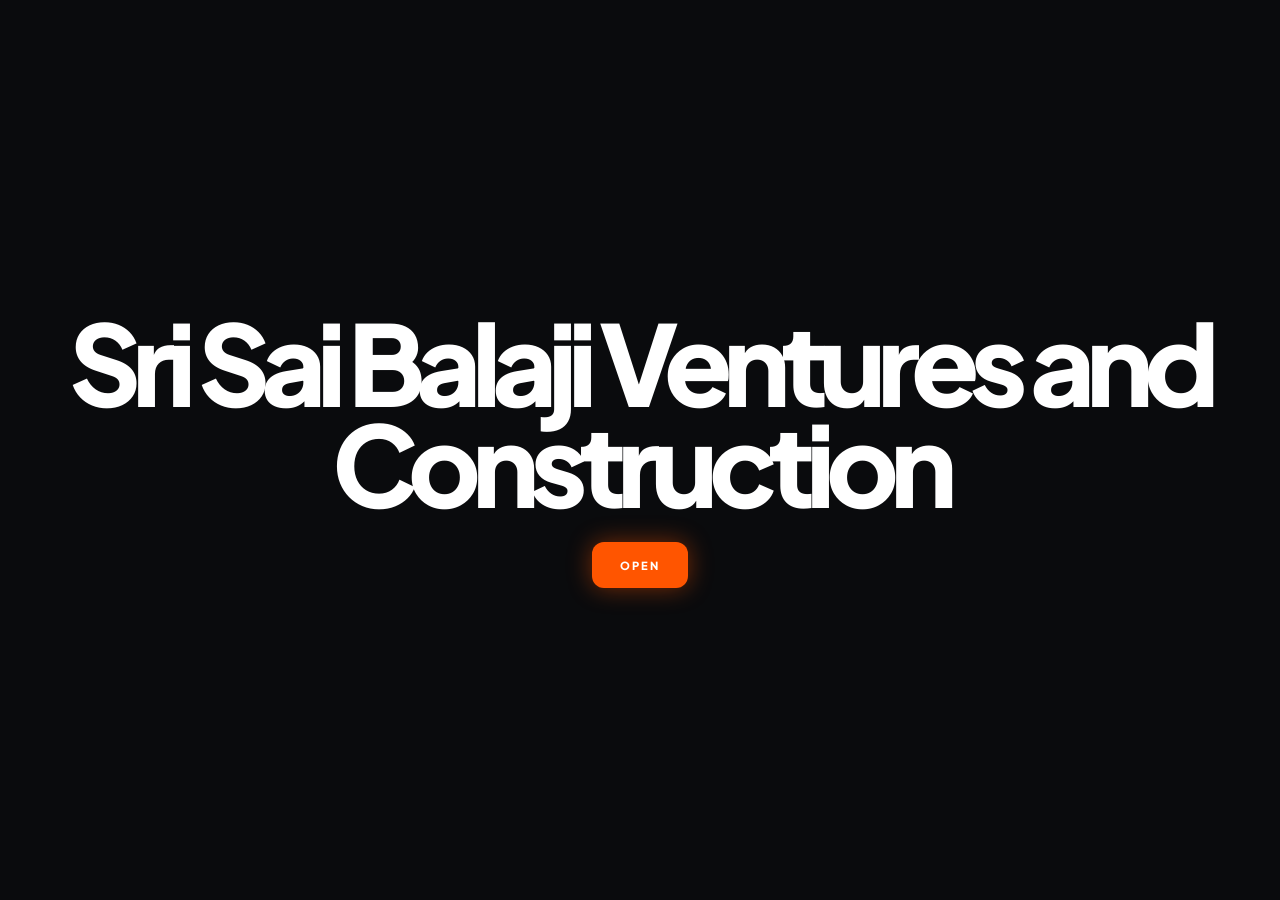
==== commit 2bee9298: "Add files via upload" ====
--- a/demo/index.html
+++ b/demo/index.html
@@ -3,22 +3,80 @@
 <head>
   <meta charset="UTF-8">
   <meta name="viewport" content="width=device-width, initial-scale=1.0, maximum-scale=1.0, user-scalable=no">
-  <title>Balaji Ventures</title>
+  <title>Sri Sai Balaji Ventures and Construction</title>
   <link rel="preconnect" href="https://fonts.googleapis.com">
   <link rel="preconnect" href="https://fonts.gstatic.com" crossorigin>
   <link href="https://fonts.googleapis.com/css2?family=Plus+Jakarta+Sans:wght@400;500;600;700;800&display=swap" rel="stylesheet">
   <link rel="stylesheet" href="style.css">
+  <style>
+    .intro-screen {
+      position: fixed;
+      inset: 0;
+      display: flex;
+      align-items: center;
+      justify-content: center;
+      background: #0A0B0D;
+      z-index: 50;
+      transition: opacity 0.6s ease, visibility 0.6s ease;
+    }
+    .intro-screen.hidden {
+      opacity: 0;
+      visibility: hidden;
+      pointer-events: none;
+    }
+    .intro-inner {
+      text-align: center;
+      padding: 32px 20px;
+    }
+    .intro-title {
+      margin: 0;
+      color: #fff;
+      font-size: clamp(3rem, 9vw, 8rem);
+      line-height: 0.9;
+      letter-spacing: -0.08em;
+      font-weight: 800;
+    }
+    .open-btn {
+      margin-top: 28px;
+      border: none;
+      background: #FF5500;
+      color: #fff;
+      padding: 16px 28px;
+      border-radius: 12px;
+      font-size: 0.8rem;
+      letter-spacing: 0.18em;
+      text-transform: uppercase;
+      font-weight: 800;
+      cursor: pointer;
+      box-shadow: 0 0 24px rgba(255, 85, 0, 0.45);
+    }
+    .app-root {
+      opacity: 1;
+      transition: opacity 0.5s ease;
+    }
+    .app-root.hidden {
+      opacity: 0;
+      pointer-events: none;
+    }
+  </style>
 </head>
 <body class="dark-theme">
+  <div id="introScreen" class="intro-screen">
+    <div class="intro-inner">
+      <h1 class="intro-title">Sri Sai Balaji Ventures and Construction</h1>
+      <button id="openVentureBtn" class="open-btn" type="button">Open</button>
+    </div>
+  </div>
+
   <!-- App Root -->
-  <div class="app-root">
+  <div class="app-root hidden" id="ventureAppRoot">
 
     <!-- Top Navigation Bar -->
     <header class="app-header" id="appHeader">
       <div class="header-left">
-        <a href="#" class="brand-link" id="logoBtn" aria-label="Balaji Ventures Home">
-          <div class="brand-badge-icon">BV</div>
-          <span class="brand-name">Balaji Ventures</span>
+        <a href="#" class="brand-link" id="logoBtn" aria-label="Sri Sai Balaji Ventures and Construction Home">
+          <div class="brand-badge-icon">SS</div>
+          <span class="brand-name">Sri Sai Balaji Ventures and Construction</span>
         </a>
       </div>
 
@@ -420,8 +478,8 @@
       <div class="account-user-row">
         <div class="avatar-circle">BV</div>
         <div class="account-user-meta">
-          <div class="user-name">Balaji Ventures</div>
-          <div class="user-handle">@balajiventures</div>
+          <div class="user-name">Sri Sai Balaji Ventures and Construction</div>
+          <div class="user-handle">@srisaibalajiventuresandconstruction</div>
         </div>
       </div>
       <div class="menu-divider"></div>
@@ -441,5 +499,19 @@
   </div>
 
   <script src="app.js"></script>
+  <script>
+    document.addEventListener('DOMContentLoaded', function () {
+      const introScreen = document.getElementById('introScreen');
+      const appRoot = document.getElementById('ventureAppRoot');
+      const openBtn = document.getElementById('openVentureBtn');
+
+      if (introScreen && appRoot && openBtn) {
+        openBtn.addEventListener('click', function () {
+          introScreen.classList.add('hidden');
+          appRoot.classList.remove('hidden');
+        });
+      }
+    });
+  </script>
 </body>
 </html>
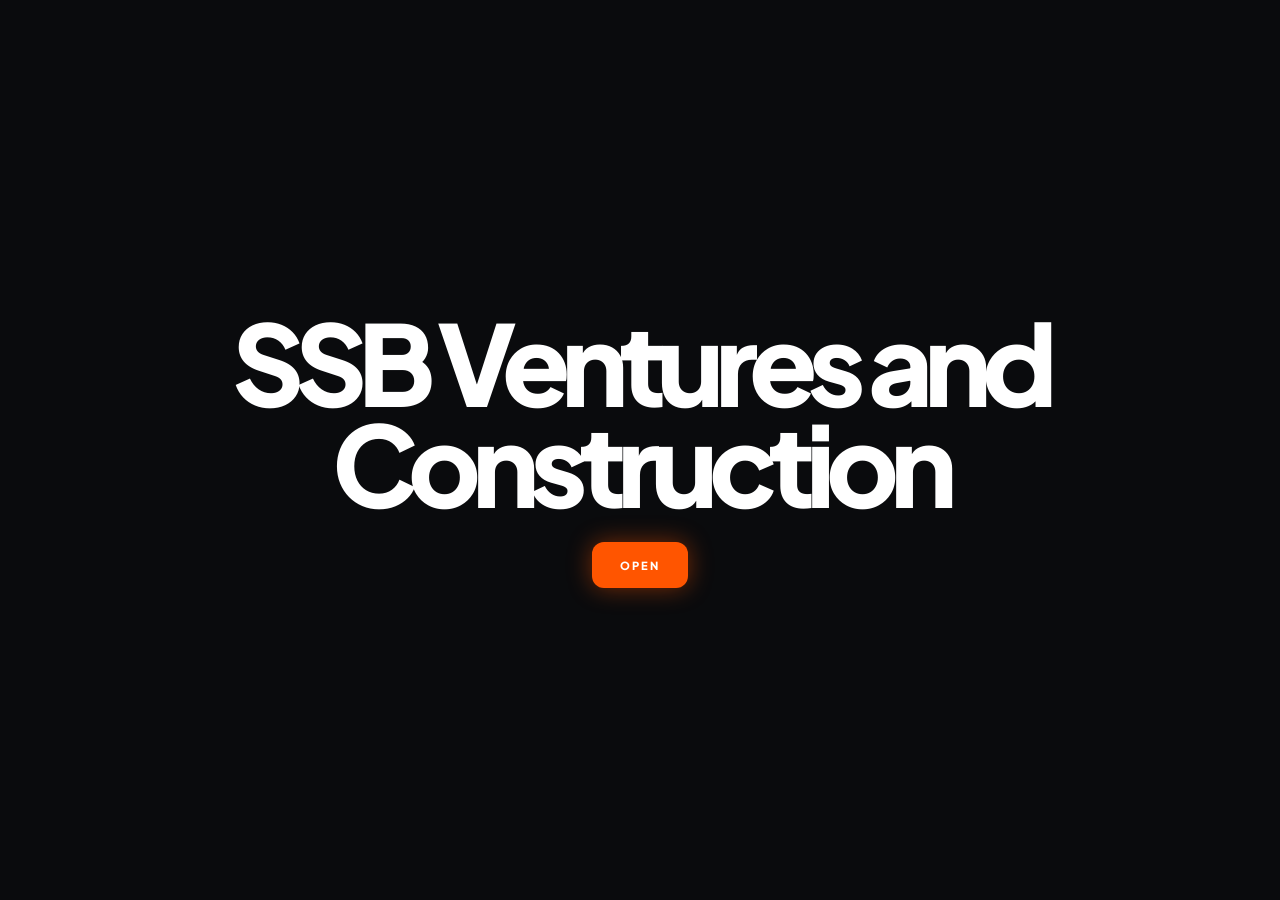
==== commit c6696024: "Add files via upload" ====
--- a/demo/index.html
+++ b/demo/index.html
@@ -3,7 +3,7 @@
 <head>
   <meta charset="UTF-8">
   <meta name="viewport" content="width=device-width, initial-scale=1.0, maximum-scale=1.0, user-scalable=no">
-  <title>Sri Sai Balaji Ventures and Construction</title>
+  <title>SSB Ventures and Construction</title>
   <link rel="preconnect" href="https://fonts.googleapis.com">
   <link rel="preconnect" href="https://fonts.gstatic.com" crossorigin>
   <link href="https://fonts.googleapis.com/css2?family=Plus+Jakarta+Sans:wght@400;500;600;700;800&display=swap" rel="stylesheet">
@@ -63,7 +63,7 @@
 <body class="dark-theme">
   <div id="introScreen" class="intro-screen">
     <div class="intro-inner">
-      <h1 class="intro-title">Sri Sai Balaji Ventures and Construction</h1>
+      <h1 class="intro-title">SSB Ventures and Construction</h1>
       <button id="openVentureBtn" class="open-btn" type="button">Open</button>
     </div>
   </div>
@@ -74,9 +74,9 @@
     <!-- Top Navigation Bar -->
     <header class="app-header" id="appHeader">
       <div class="header-left">
-        <a href="#" class="brand-link" id="logoBtn" aria-label="Sri Sai Balaji Ventures and Construction Home">
+        <a href="#" class="brand-link" id="logoBtn" aria-label="SSB Ventures and Construction Home">
           <div class="brand-badge-icon">SS</div>
-          <span class="brand-name">Sri Sai Balaji Ventures and Construction</span>
+          <span class="brand-name">SSB Ventures and Construction</span>
         </a>
       </div>
 
